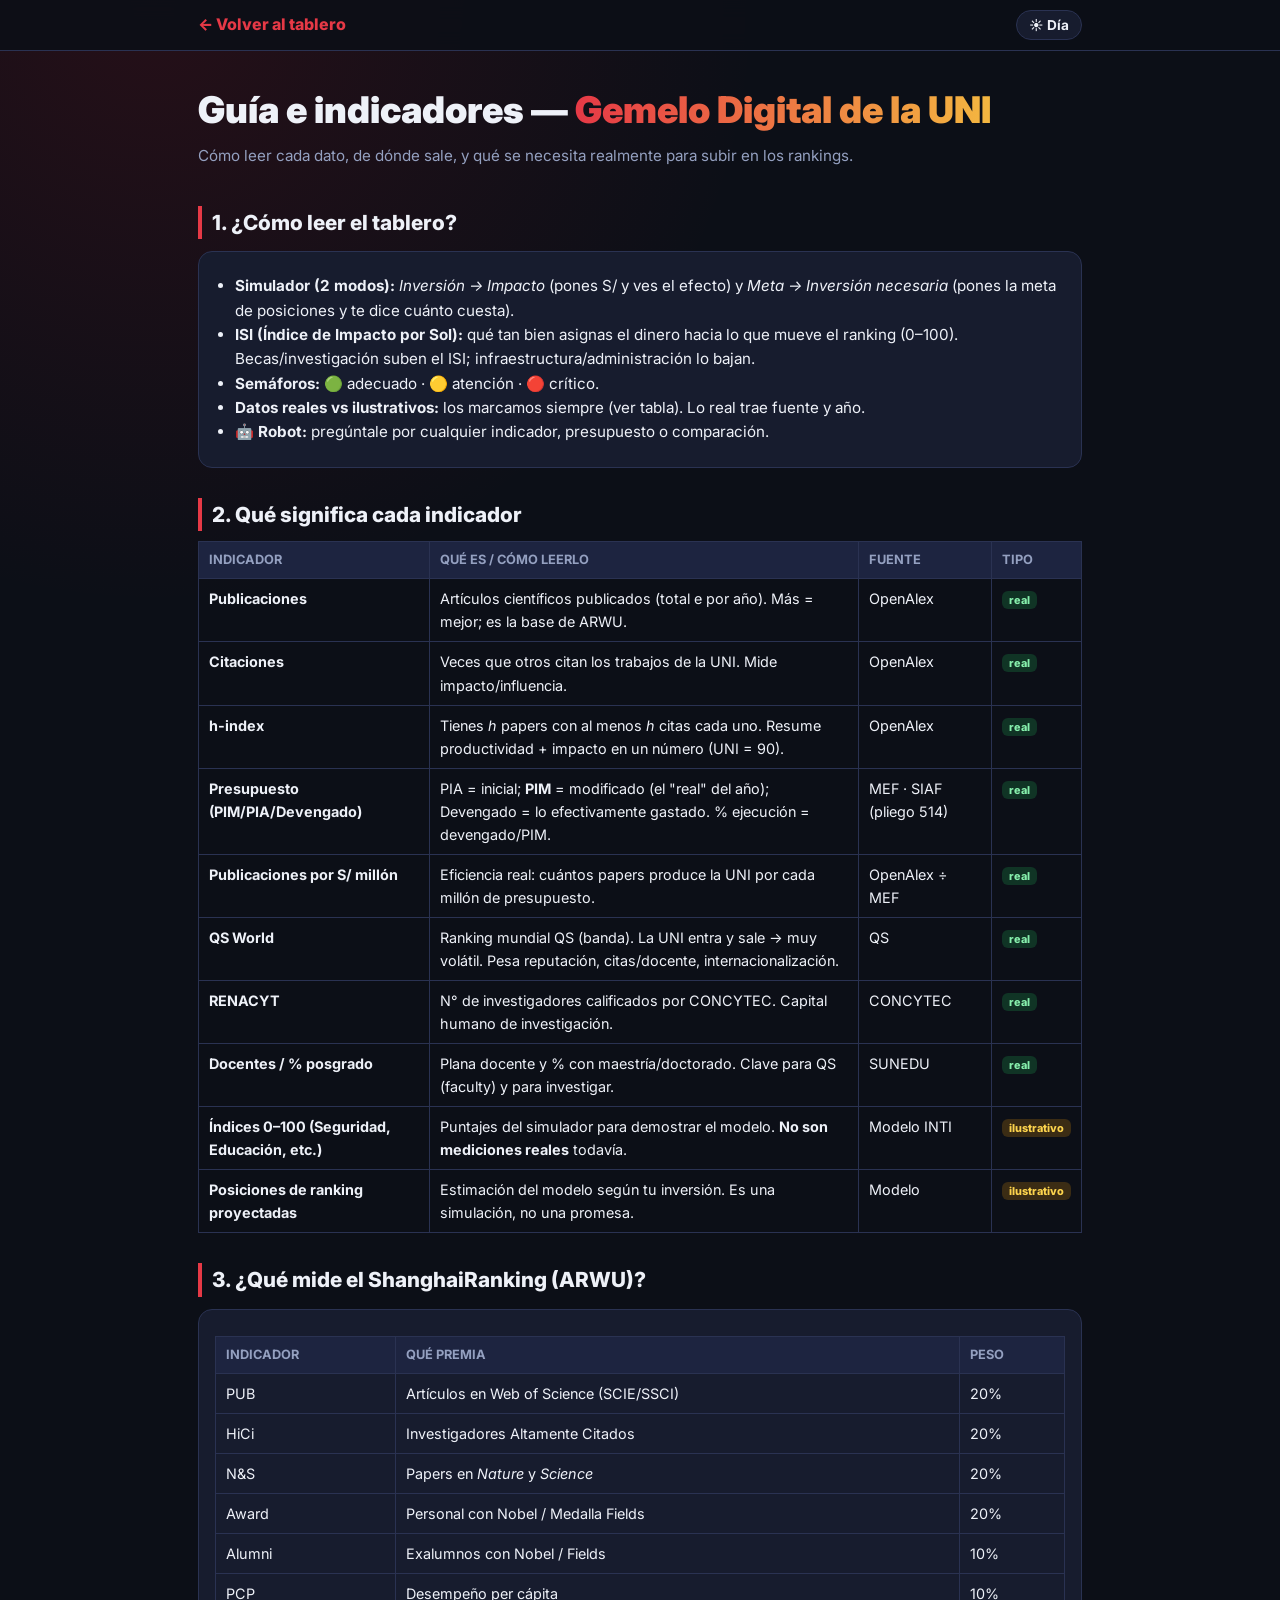
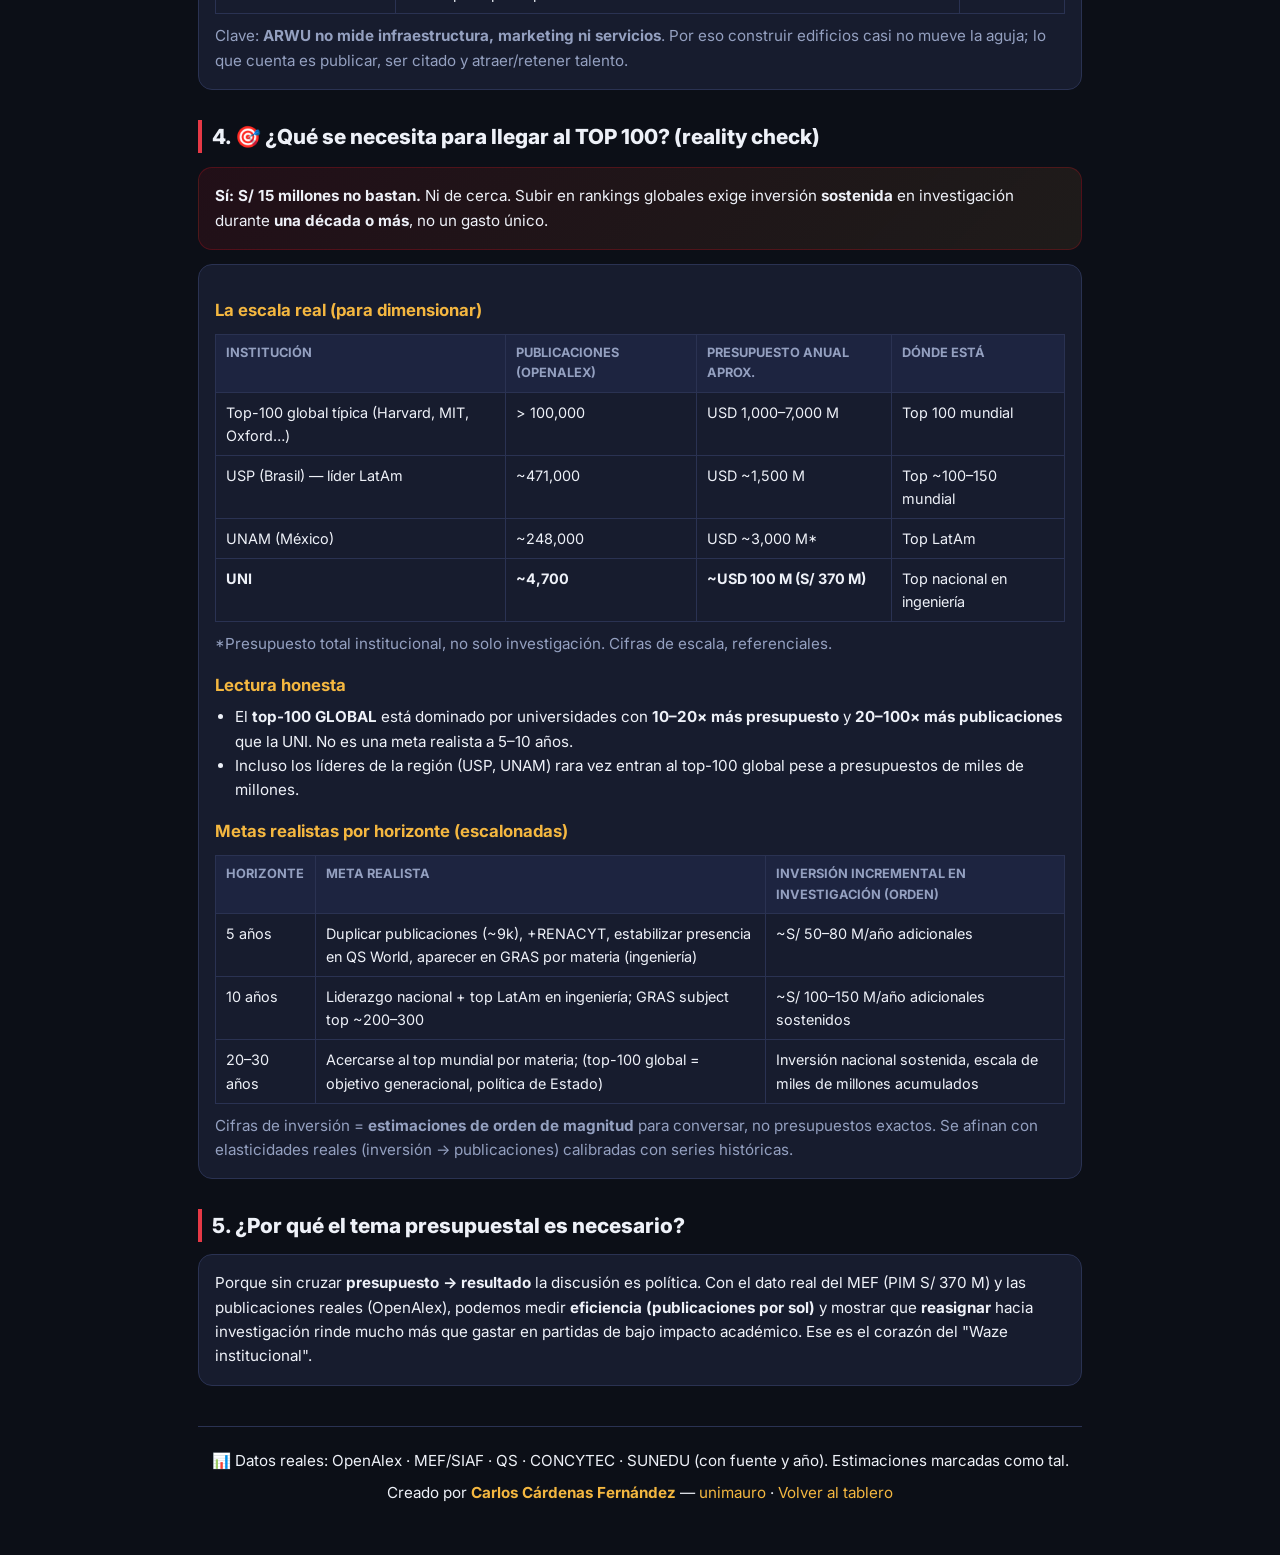
==== faq.html @ 163b9120 "Posición LatAm + Mundo (QS) en simulador, tabla comparativa regional (9 universidades, pública/priva" ====
<!DOCTYPE html>
<html lang="es">
<head>
<meta charset="UTF-8">
<meta name="viewport" content="width=device-width, initial-scale=1.0">
<title>Guía e indicadores — Gemelo Digital de la UNI</title>
<meta name="description" content="Cómo leer el Gemelo Digital de la UNI: qué significa cada indicador, sus fuentes, y qué se necesita realmente para subir al top de los rankings.">
<link rel="icon" type="image/svg+xml" href="favicon.svg">
<link rel="preconnect" href="https://fonts.googleapis.com">
<link href="https://fonts.googleapis.com/css2?family=Inter:wght@400;500;600;700;800;900&display=swap" rel="stylesheet">
<style>
  :root{--bg:#0c0f17;--bg2:#121624;--card:#171c2e;--card2:#1d2440;--line:#2a3252;--txt:#eef1f8;--muted:#94a0c0;--muted2:#5f6c93;--uni:#c1121f;--uni2:#e63946;--gold:#f4b740;--verde:#22c55e;--ambar:#f59e0b;--rojo:#ef4444;}
  body[data-theme="light"]{--bg:#f3f5fa;--bg2:#fff;--card:#fff;--card2:#eef1f8;--line:#dfe4ee;--txt:#18202f;--muted:#5b6680;--muted2:#8a95ab;}
  *{margin:0;padding:0;box-sizing:border-box;}
  body{font-family:'Inter',system-ui,sans-serif;background:var(--bg);color:var(--txt);line-height:1.6;
    background-image:radial-gradient(circle at 12% 0%,rgba(193,18,31,.14),transparent 42%);background-attachment:fixed;}
  .wrap{max-width:920px;margin:0 auto;padding:0 18px;}
  a{color:var(--gold);text-decoration:none;}
  .nav{position:sticky;top:0;z-index:30;background:rgba(12,15,23,.92);backdrop-filter:blur(10px);border-bottom:1px solid var(--line);}
  body[data-theme="light"] .nav{background:rgba(255,255,255,.92);}
  .nav .in{display:flex;gap:10px;align-items:center;max-width:920px;margin:0 auto;padding:10px 18px;}
  .nav a.back{color:var(--uni2);font-weight:800;}
  .nav .sp{margin-left:auto;}
  .nav button{background:var(--card);border:1px solid var(--line);color:var(--txt);border-radius:999px;padding:6px 12px;cursor:pointer;font-family:inherit;font-weight:700;font-size:.85rem;}
  header.h{padding:30px 0 8px;}
  header.h h1{font-size:clamp(1.6rem,4vw,2.3rem);font-weight:900;}
  header.h h1 .hl{background:linear-gradient(90deg,var(--uni2),var(--gold));-webkit-background-clip:text;background-clip:text;-webkit-text-fill-color:transparent;}
  header.h p{color:var(--muted);margin-top:4px;}
  h2{font-size:1.3rem;font-weight:800;margin:30px 0 6px;border-left:4px solid var(--uni2);padding-left:10px;}
  h3{font-size:1.05rem;margin:16px 0 4px;color:var(--gold);}
  p,li{color:var(--txt);font-size:.95rem;} .muted{color:var(--muted);}
  .card{background:var(--card);border:1px solid var(--line);border-radius:14px;padding:16px;margin:12px 0;}
  table{border-collapse:collapse;width:100%;font-size:.9rem;margin:10px 0;}
  th,td{border:1px solid var(--line);padding:8px 10px;text-align:left;vertical-align:top;}
  th{background:var(--card2);font-size:.8rem;text-transform:uppercase;color:var(--muted);}
  .tag{font-size:.68rem;font-weight:800;padding:2px 7px;border-radius:6px;}
  .real{background:rgba(34,197,94,.2);color:#86efac;} .ilus{background:rgba(245,158,11,.2);color:#fcd34d;}
  ul,ol{margin:6px 0 6px 20px;}
  .box{background:linear-gradient(135deg,rgba(193,18,31,.12),rgba(244,183,64,.08));border:1px solid rgba(193,18,31,.3);border-radius:14px;padding:16px;margin:14px 0;}
  footer{border-top:1px solid var(--line);margin-top:40px;padding:22px 0 50px;color:var(--muted2);font-size:.82rem;text-align:center;}
</style>
</head>
<body>
<nav class="nav"><div class="in">
  <a class="back" href="index.html">← Volver al tablero</a>
  <span class="sp"></span>
  <button onclick="tt()" id="tb">☀️ Día</button>
</div></nav>

<header class="h"><div class="wrap">
  <h1>Guía e indicadores — <span class="hl">Gemelo Digital de la UNI</span></h1>
  <p>Cómo leer cada dato, de dónde sale, y qué se necesita realmente para subir en los rankings.</p>
</div></header>

<div class="wrap">

  <h2>1. ¿Cómo leer el tablero?</h2>
  <div class="card">
    <ul>
      <li><b>Simulador (2 modos):</b> <i>Inversión → Impacto</i> (pones S/ y ves el efecto) y <i>Meta → Inversión necesaria</i> (pones la meta de posiciones y te dice cuánto cuesta).</li>
      <li><b>ISI (Índice de Impacto por Sol):</b> qué tan bien asignas el dinero hacia lo que mueve el ranking (0–100). Becas/investigación suben el ISI; infraestructura/administración lo bajan.</li>
      <li><b>Semáforos:</b> 🟢 adecuado · 🟡 atención · 🔴 crítico.</li>
      <li><b>Datos reales vs ilustrativos:</b> los marcamos siempre (ver tabla). Lo real trae fuente y año.</li>
      <li><b>🤖 Robot:</b> pregúntale por cualquier indicador, presupuesto o comparación.</li>
    </ul>
  </div>

  <h2>2. Qué significa cada indicador</h2>
  <table>
    <thead><tr><th>Indicador</th><th>Qué es / cómo leerlo</th><th>Fuente</th><th>Tipo</th></tr></thead>
    <tbody>
      <tr><td><b>Publicaciones</b></td><td>Artículos científicos publicados (total e por año). Más = mejor; es la base de ARWU.</td><td>OpenAlex</td><td><span class="tag real">real</span></td></tr>
      <tr><td><b>Citaciones</b></td><td>Veces que otros citan los trabajos de la UNI. Mide impacto/influencia.</td><td>OpenAlex</td><td><span class="tag real">real</span></td></tr>
      <tr><td><b>h-index</b></td><td>Tienes <i>h</i> papers con al menos <i>h</i> citas cada uno. Resume productividad + impacto en un número (UNI = 90).</td><td>OpenAlex</td><td><span class="tag real">real</span></td></tr>
      <tr><td><b>Presupuesto (PIM/PIA/Devengado)</b></td><td>PIA = inicial; <b>PIM</b> = modificado (el "real" del año); Devengado = lo efectivamente gastado. % ejecución = devengado/PIM.</td><td>MEF · SIAF (pliego 514)</td><td><span class="tag real">real</span></td></tr>
      <tr><td><b>Publicaciones por S/ millón</b></td><td>Eficiencia real: cuántos papers produce la UNI por cada millón de presupuesto.</td><td>OpenAlex ÷ MEF</td><td><span class="tag real">real</span></td></tr>
      <tr><td><b>QS World</b></td><td>Ranking mundial QS (banda). La UNI entra y sale → muy volátil. Pesa reputación, citas/docente, internacionalización.</td><td>QS</td><td><span class="tag real">real</span></td></tr>
      <tr><td><b>RENACYT</b></td><td>N° de investigadores calificados por CONCYTEC. Capital humano de investigación.</td><td>CONCYTEC</td><td><span class="tag real">real</span></td></tr>
      <tr><td><b>Docentes / % posgrado</b></td><td>Plana docente y % con maestría/doctorado. Clave para QS (faculty) y para investigar.</td><td>SUNEDU</td><td><span class="tag real">real</span></td></tr>
      <tr><td><b>Índices 0–100 (Seguridad, Educación, etc.)</b></td><td>Puntajes del simulador para demostrar el modelo. <b>No son mediciones reales</b> todavía.</td><td>Modelo INTI</td><td><span class="tag ilus">ilustrativo</span></td></tr>
      <tr><td><b>Posiciones de ranking proyectadas</b></td><td>Estimación del modelo según tu inversión. Es una simulación, no una promesa.</td><td>Modelo</td><td><span class="tag ilus">ilustrativo</span></td></tr>
    </tbody>
  </table>

  <h2>3. ¿Qué mide el ShanghaiRanking (ARWU)?</h2>
  <div class="card">
    <table>
      <thead><tr><th>Indicador</th><th>Qué premia</th><th>Peso</th></tr></thead>
      <tbody>
        <tr><td>PUB</td><td>Artículos en Web of Science (SCIE/SSCI)</td><td>20%</td></tr>
        <tr><td>HiCi</td><td>Investigadores Altamente Citados</td><td>20%</td></tr>
        <tr><td>N&amp;S</td><td>Papers en <i>Nature</i> y <i>Science</i></td><td>20%</td></tr>
        <tr><td>Award</td><td>Personal con Nobel / Medalla Fields</td><td>20%</td></tr>
        <tr><td>Alumni</td><td>Exalumnos con Nobel / Fields</td><td>10%</td></tr>
        <tr><td>PCP</td><td>Desempeño per cápita</td><td>10%</td></tr>
      </tbody>
    </table>
    <p class="muted">Clave: <b>ARWU no mide infraestructura, marketing ni servicios</b>. Por eso construir edificios casi no mueve la aguja; lo que cuenta es publicar, ser citado y atraer/retener talento.</p>
  </div>

  <h2>4. 🎯 ¿Qué se necesita para llegar al TOP 100? (reality check)</h2>
  <div class="box">
    <p><b>Sí: S/ 15 millones no bastan.</b> Ni de cerca. Subir en rankings globales exige inversión <b>sostenida</b> en investigación durante <b>una década o más</b>, no un gasto único.</p>
  </div>
  <div class="card">
    <h3>La escala real (para dimensionar)</h3>
    <table>
      <thead><tr><th>Institución</th><th>Publicaciones (OpenAlex)</th><th>Presupuesto anual aprox.</th><th>Dónde está</th></tr></thead>
      <tbody>
        <tr><td>Top-100 global típica (Harvard, MIT, Oxford…)</td><td>&gt; 100,000</td><td>USD 1,000–7,000 M</td><td>Top 100 mundial</td></tr>
        <tr><td>USP (Brasil) — líder LatAm</td><td>~471,000</td><td>USD ~1,500 M</td><td>Top ~100–150 mundial</td></tr>
        <tr><td>UNAM (México)</td><td>~248,000</td><td>USD ~3,000 M*</td><td>Top LatAm</td></tr>
        <tr><td><b>UNI</b></td><td><b>~4,700</b></td><td><b>~USD 100 M (S/ 370 M)</b></td><td>Top nacional en ingeniería</td></tr>
      </tbody>
    </table>
    <p class="muted">*Presupuesto total institucional, no solo investigación. Cifras de escala, referenciales.</p>
    <h3>Lectura honesta</h3>
    <ul>
      <li>El <b>top-100 GLOBAL</b> está dominado por universidades con <b>10–20× más presupuesto</b> y <b>20–100× más publicaciones</b> que la UNI. No es una meta realista a 5–10 años.</li>
      <li>Incluso los líderes de la región (USP, UNAM) rara vez entran al top-100 global pese a presupuestos de miles de millones.</li>
    </ul>
    <h3>Metas realistas por horizonte (escalonadas)</h3>
    <table>
      <thead><tr><th>Horizonte</th><th>Meta realista</th><th>Inversión incremental en investigación (orden)</th></tr></thead>
      <tbody>
        <tr><td>5 años</td><td>Duplicar publicaciones (~9k), +RENACYT, estabilizar presencia en QS World, aparecer en GRAS por materia (ingeniería)</td><td>~S/ 50–80 M/año adicionales</td></tr>
        <tr><td>10 años</td><td>Liderazgo nacional + top LatAm en ingeniería; GRAS subject top ~200–300</td><td>~S/ 100–150 M/año adicionales sostenidos</td></tr>
        <tr><td>20–30 años</td><td>Acercarse al top mundial por materia; (top-100 global = objetivo generacional, política de Estado)</td><td>Inversión nacional sostenida, escala de miles de millones acumulados</td></tr>
      </tbody>
    </table>
    <p class="muted">Cifras de inversión = <b>estimaciones de orden de magnitud</b> para conversar, no presupuestos exactos. Se afinan con elasticidades reales (inversión → publicaciones) calibradas con series históricas.</p>
  </div>

  <h2>5. ¿Por qué el tema presupuestal es necesario?</h2>
  <div class="card">
    <p>Porque sin cruzar <b>presupuesto → resultado</b> la discusión es política. Con el dato real del MEF (PIM S/ 370 M) y las publicaciones reales (OpenAlex), podemos medir <b>eficiencia (publicaciones por sol)</b> y mostrar que <b>reasignar</b> hacia investigación rinde mucho más que gastar en partidas de bajo impacto académico. Ese es el corazón del "Waze institucional".</p>
  </div>

  <footer>
    <p>📊 Datos reales: OpenAlex · MEF/SIAF · QS · CONCYTEC · SUNEDU (con fuente y año). Estimaciones marcadas como tal.</p>
    <p style="margin-top:8px">Creado por <b><a href="https://unimauro.github.io/">Carlos Cárdenas Fernández</a></b> — <a href="https://github.com/unimauro">unimauro</a> · <a href="index.html">Volver al tablero</a></p>
  </footer>
</div>
<script>
function applyT(t){document.body.dataset.theme=t;var b=document.getElementById('tb');if(b)b.textContent=t==='light'?'🌙 Noche':'☀️ Día';}
function tt(){var t=document.body.dataset.theme==='light'?'dark':'light';applyT(t);try{localStorage.setItem('uni_theme',t);}catch(e){}}
(function(){var t='dark';try{t=localStorage.getItem('uni_theme')||'dark';}catch(e){}applyT(t);})();
</script>
</body>
</html>
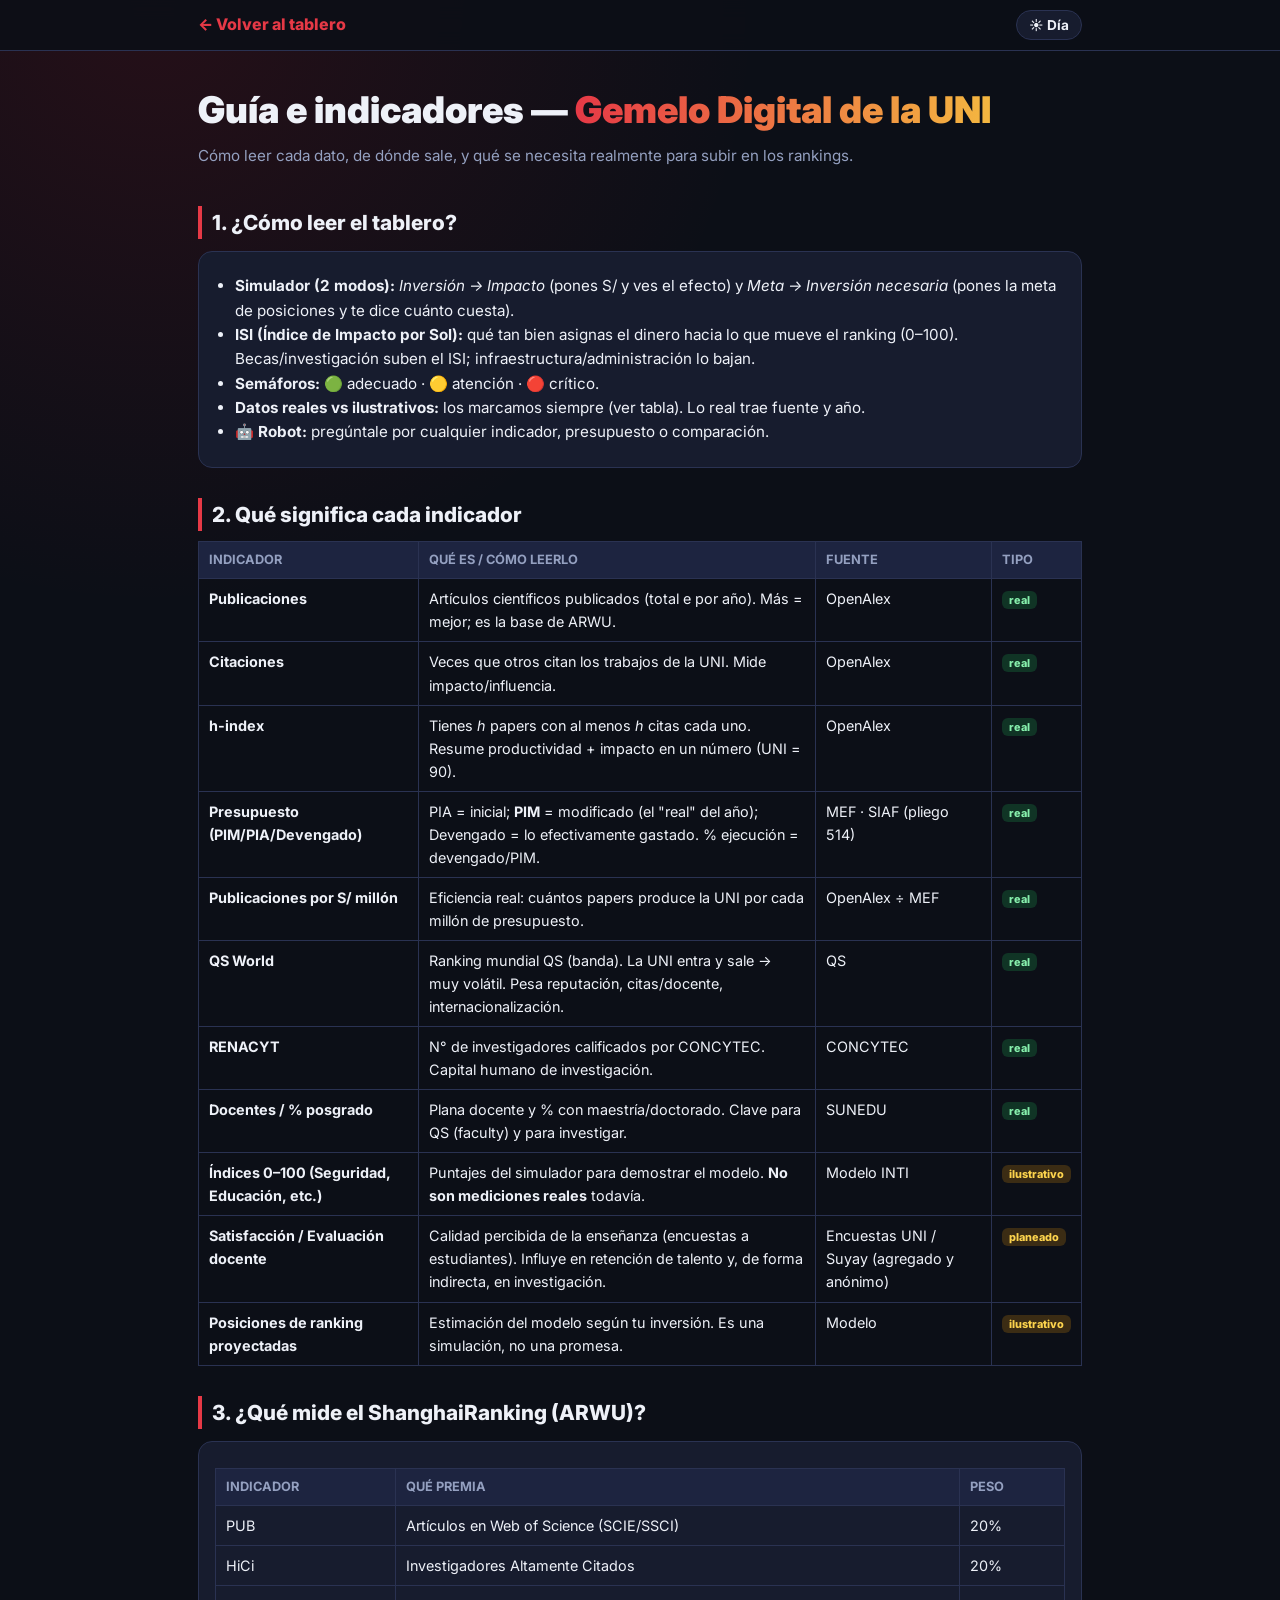
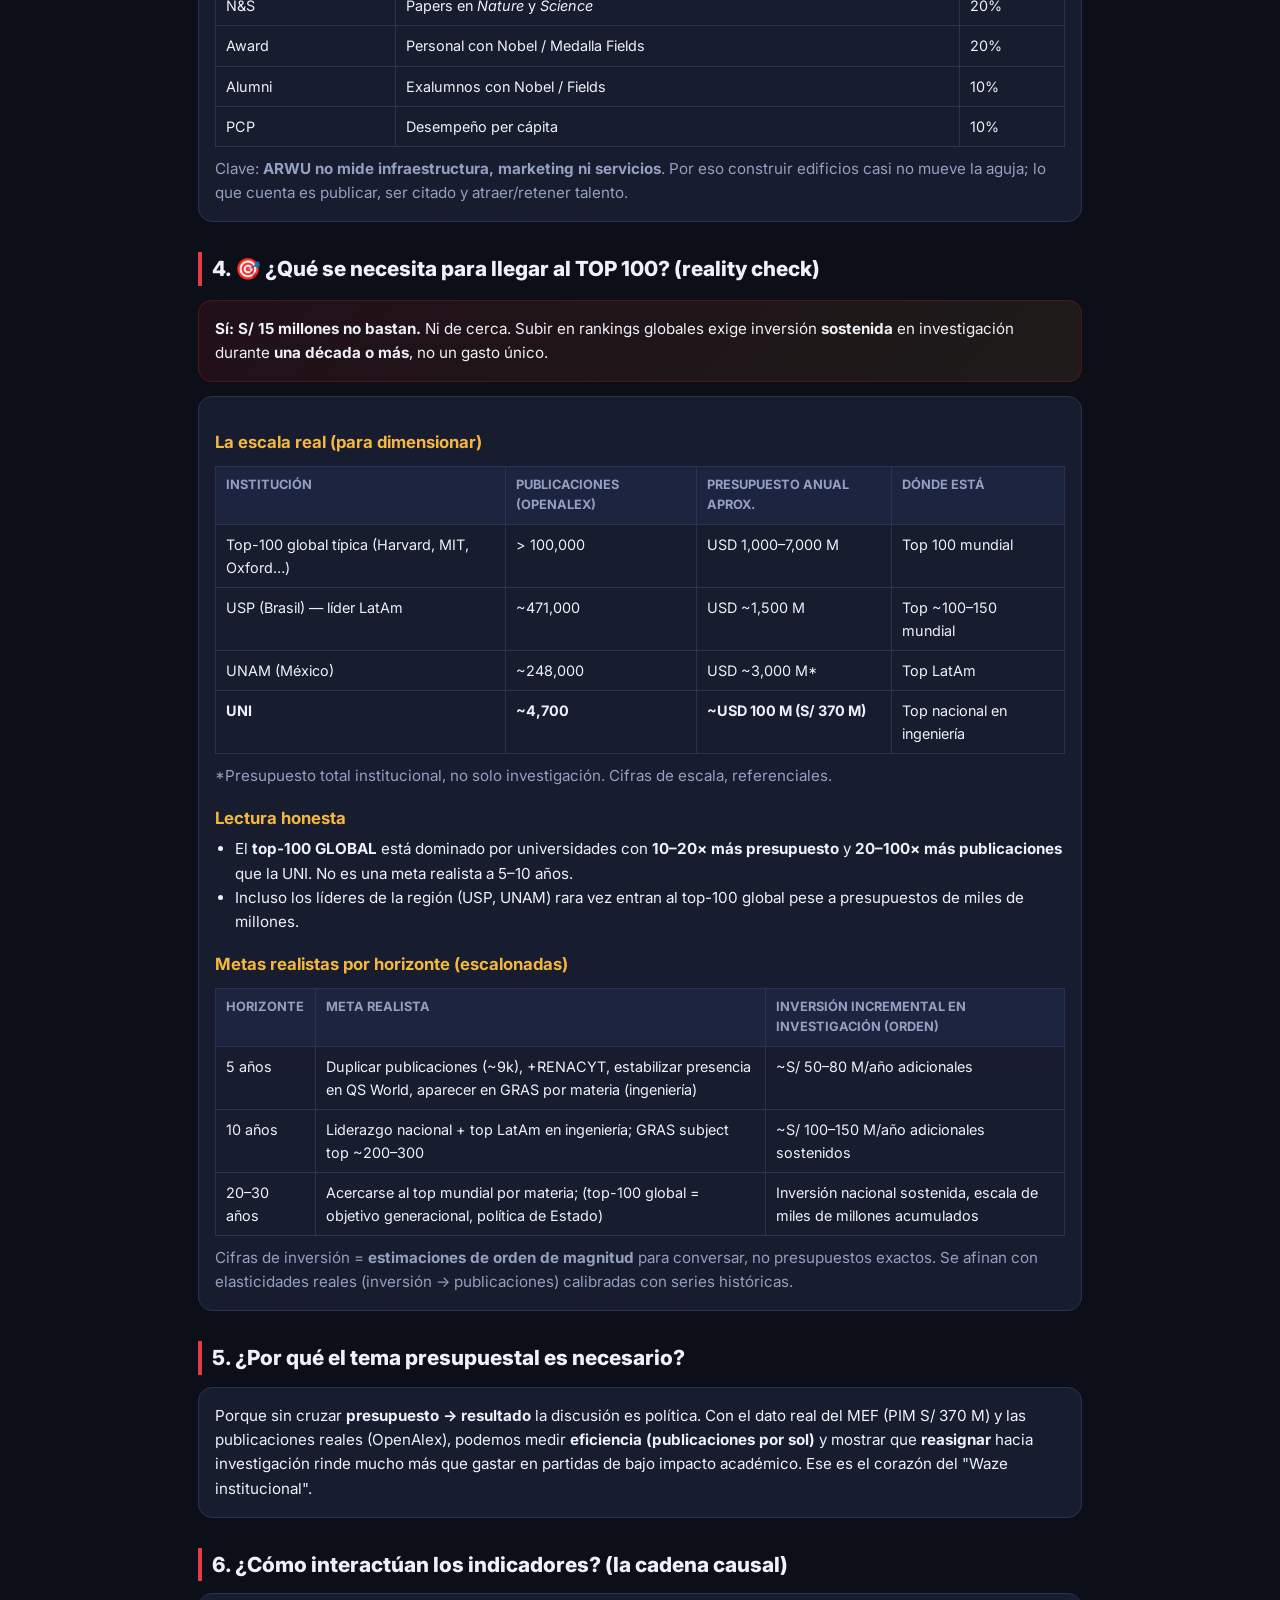
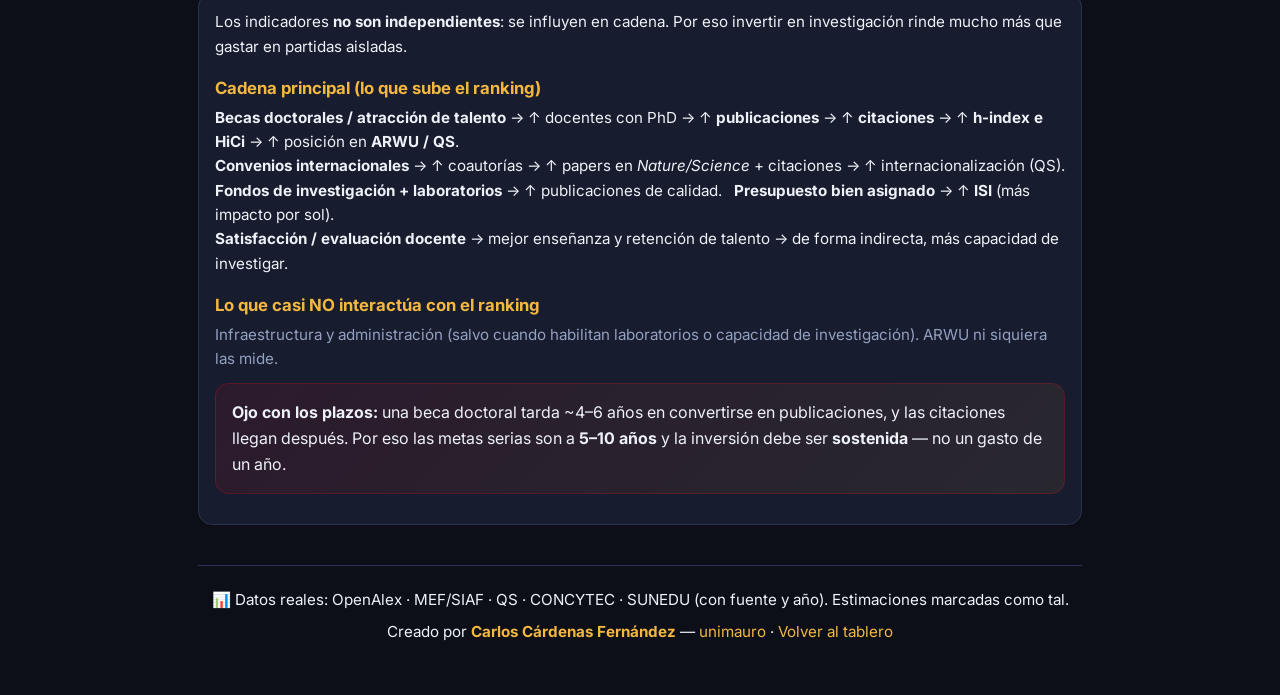
==== commit 980441ec: "Sección '📸 Datos de ahora' (foto real del presente: pubs/citas/h-index/presupuesto/QS/RENACYT/docent" ====
--- a/faq.html
+++ b/faq.html
@@ -78,6 +78,7 @@
       <tr><td><b>RENACYT</b></td><td>N° de investigadores calificados por CONCYTEC. Capital humano de investigación.</td><td>CONCYTEC</td><td><span class="tag real">real</span></td></tr>
       <tr><td><b>Docentes / % posgrado</b></td><td>Plana docente y % con maestría/doctorado. Clave para QS (faculty) y para investigar.</td><td>SUNEDU</td><td><span class="tag real">real</span></td></tr>
       <tr><td><b>Índices 0–100 (Seguridad, Educación, etc.)</b></td><td>Puntajes del simulador para demostrar el modelo. <b>No son mediciones reales</b> todavía.</td><td>Modelo INTI</td><td><span class="tag ilus">ilustrativo</span></td></tr>
+      <tr><td><b>Satisfacción / Evaluación docente</b></td><td>Calidad percibida de la enseñanza (encuestas a estudiantes). Influye en retención de talento y, de forma indirecta, en investigación.</td><td>Encuestas UNI / Suyay (agregado y anónimo)</td><td><span class="tag ilus">planeado</span></td></tr>
       <tr><td><b>Posiciones de ranking proyectadas</b></td><td>Estimación del modelo según tu inversión. Es una simulación, no una promesa.</td><td>Modelo</td><td><span class="tag ilus">ilustrativo</span></td></tr>
     </tbody>
   </table>
@@ -136,6 +137,19 @@
     <p>Porque sin cruzar <b>presupuesto → resultado</b> la discusión es política. Con el dato real del MEF (PIM S/ 370 M) y las publicaciones reales (OpenAlex), podemos medir <b>eficiencia (publicaciones por sol)</b> y mostrar que <b>reasignar</b> hacia investigación rinde mucho más que gastar en partidas de bajo impacto académico. Ese es el corazón del "Waze institucional".</p>
   </div>
 
+  <h2>6. ¿Cómo interactúan los indicadores? (la cadena causal)</h2>
+  <div class="card">
+    <p>Los indicadores <b>no son independientes</b>: se influyen en cadena. Por eso invertir en investigación rinde mucho más que gastar en partidas aisladas.</p>
+    <h3>Cadena principal (lo que sube el ranking)</h3>
+    <p style="font-size:.95rem"><b>Becas doctorales / atracción de talento</b> → ↑ docentes con PhD → ↑ <b>publicaciones</b> → ↑ <b>citaciones</b> → ↑ <b>h-index e HiCi</b> → ↑ posición en <b>ARWU / QS</b>.</p>
+    <p style="font-size:.95rem"><b>Convenios internacionales</b> → ↑ coautorías → ↑ papers en <i>Nature/Science</i> + citaciones → ↑ internacionalización (QS).</p>
+    <p style="font-size:.95rem"><b>Fondos de investigación + laboratorios</b> → ↑ publicaciones de calidad. &nbsp; <b>Presupuesto bien asignado</b> → ↑ <b>ISI</b> (más impacto por sol).</p>
+    <p style="font-size:.95rem"><b>Satisfacción / evaluación docente</b> → mejor enseñanza y retención de talento → de forma indirecta, más capacidad de investigar.</p>
+    <h3>Lo que casi NO interactúa con el ranking</h3>
+    <p class="muted">Infraestructura y administración (salvo cuando habilitan laboratorios o capacidad de investigación). ARWU ni siquiera las mide.</p>
+    <div class="box" style="margin-top:12px"><b>Ojo con los plazos:</b> una beca doctoral tarda ~4–6 años en convertirse en publicaciones, y las citaciones llegan después. Por eso las metas serias son a <b>5–10 años</b> y la inversión debe ser <b>sostenida</b> — no un gasto de un año.</div>
+  </div>
+
   <footer>
     <p>📊 Datos reales: OpenAlex · MEF/SIAF · QS · CONCYTEC · SUNEDU (con fuente y año). Estimaciones marcadas como tal.</p>
     <p style="margin-top:8px">Creado por <b><a href="https://unimauro.github.io/">Carlos Cárdenas Fernández</a></b> — <a href="https://github.com/unimauro">unimauro</a> · <a href="index.html">Volver al tablero</a></p>
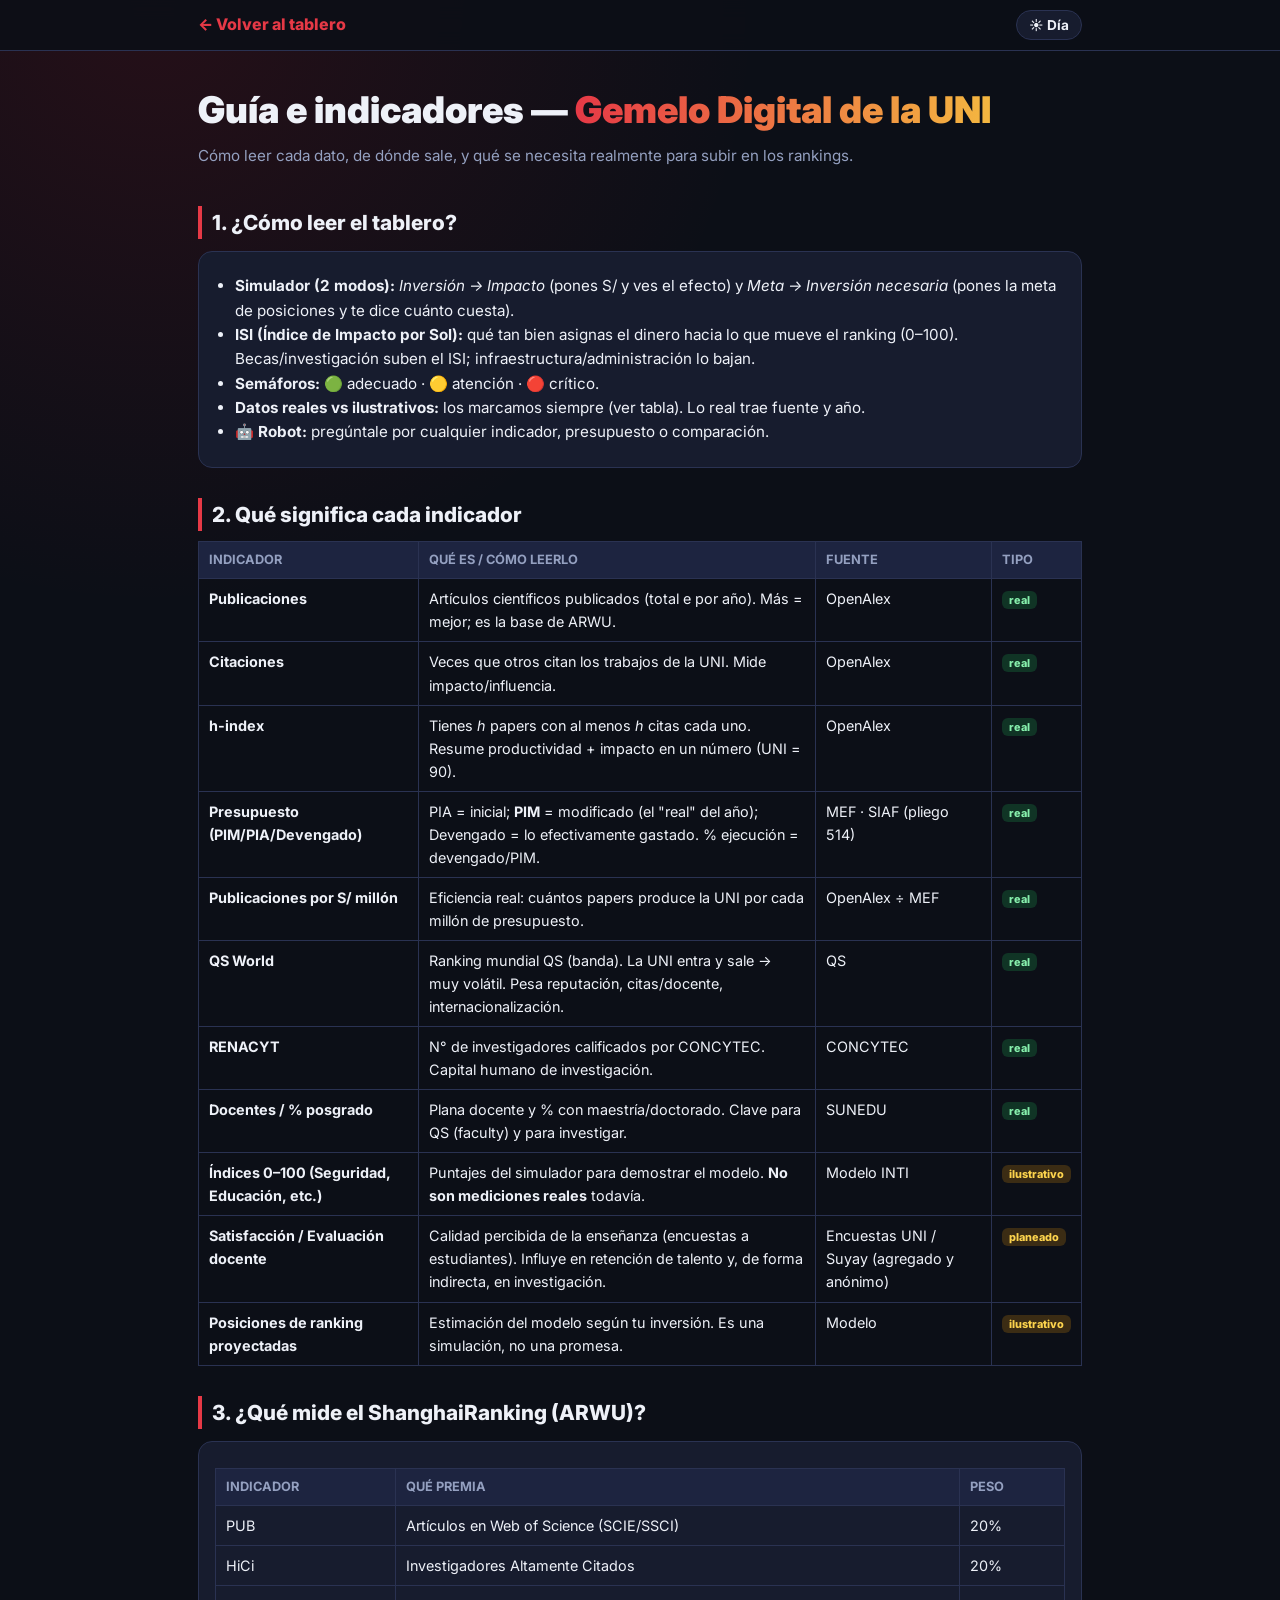
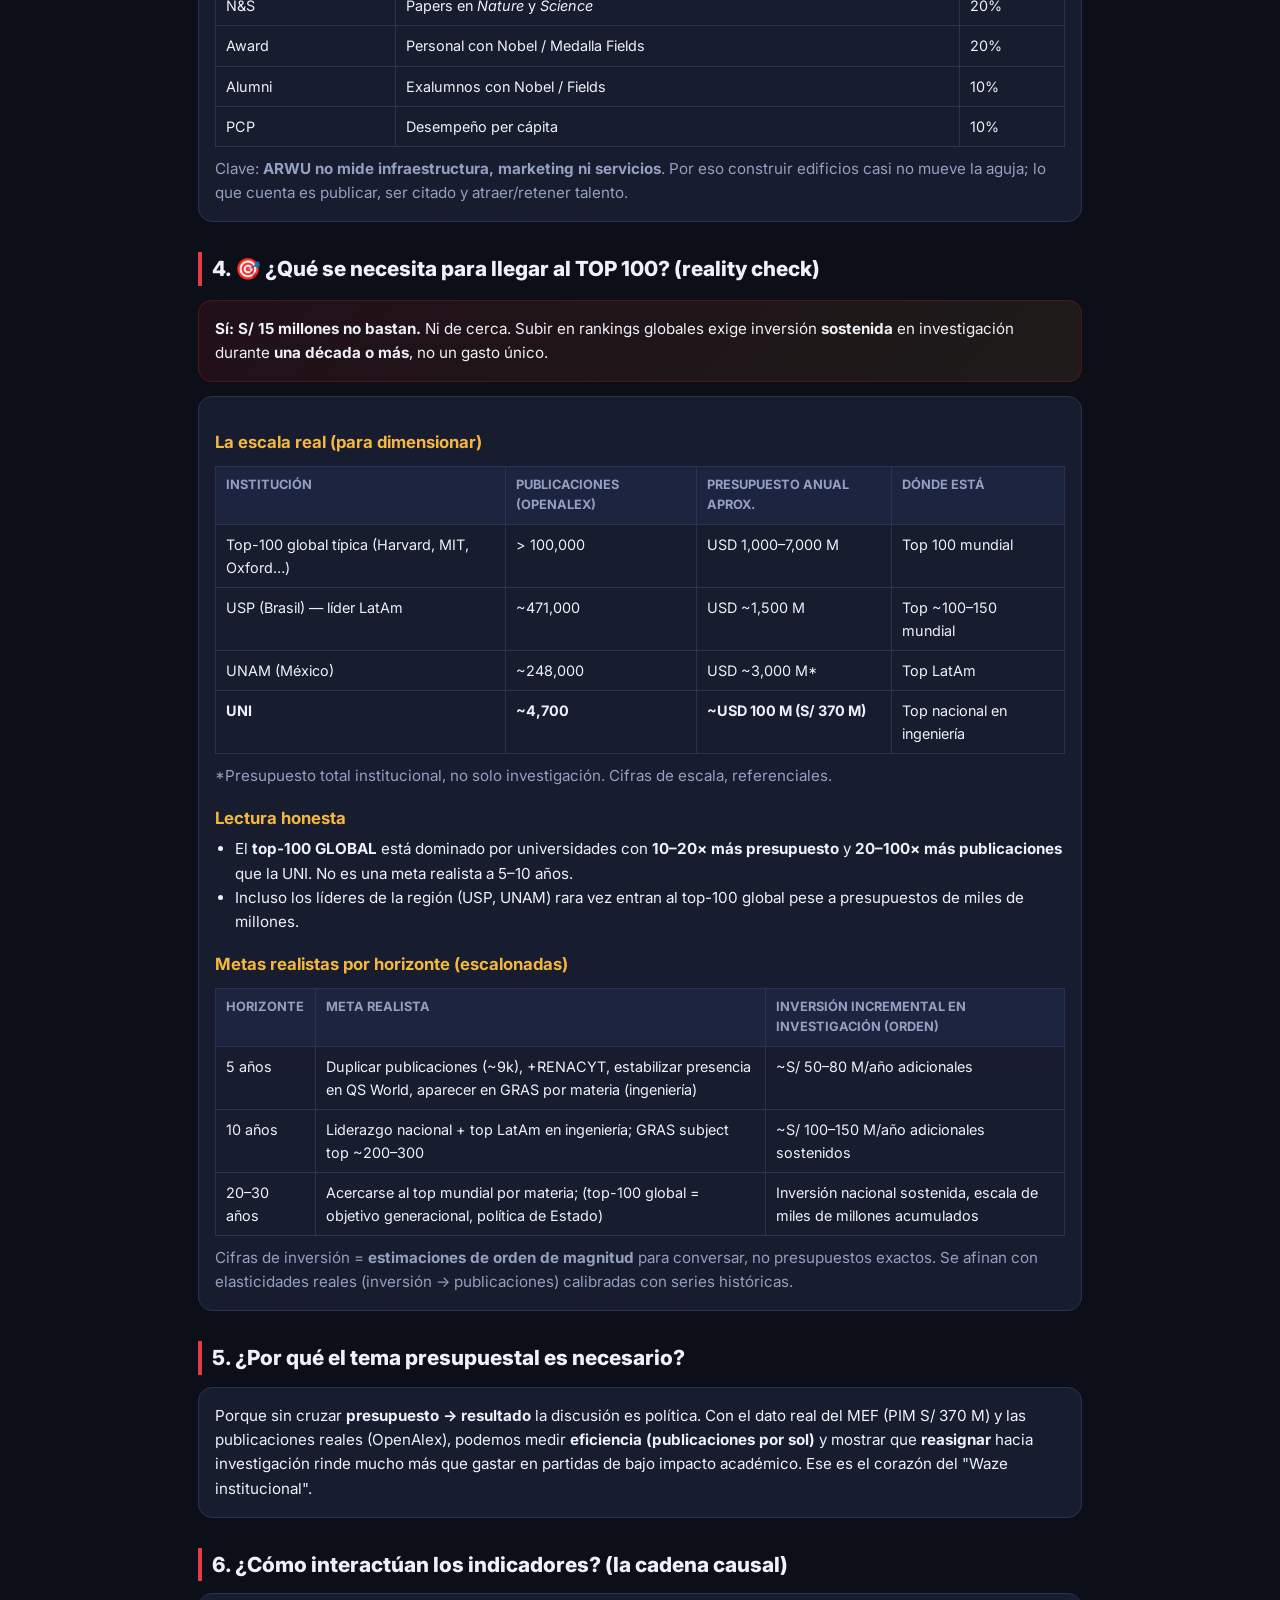
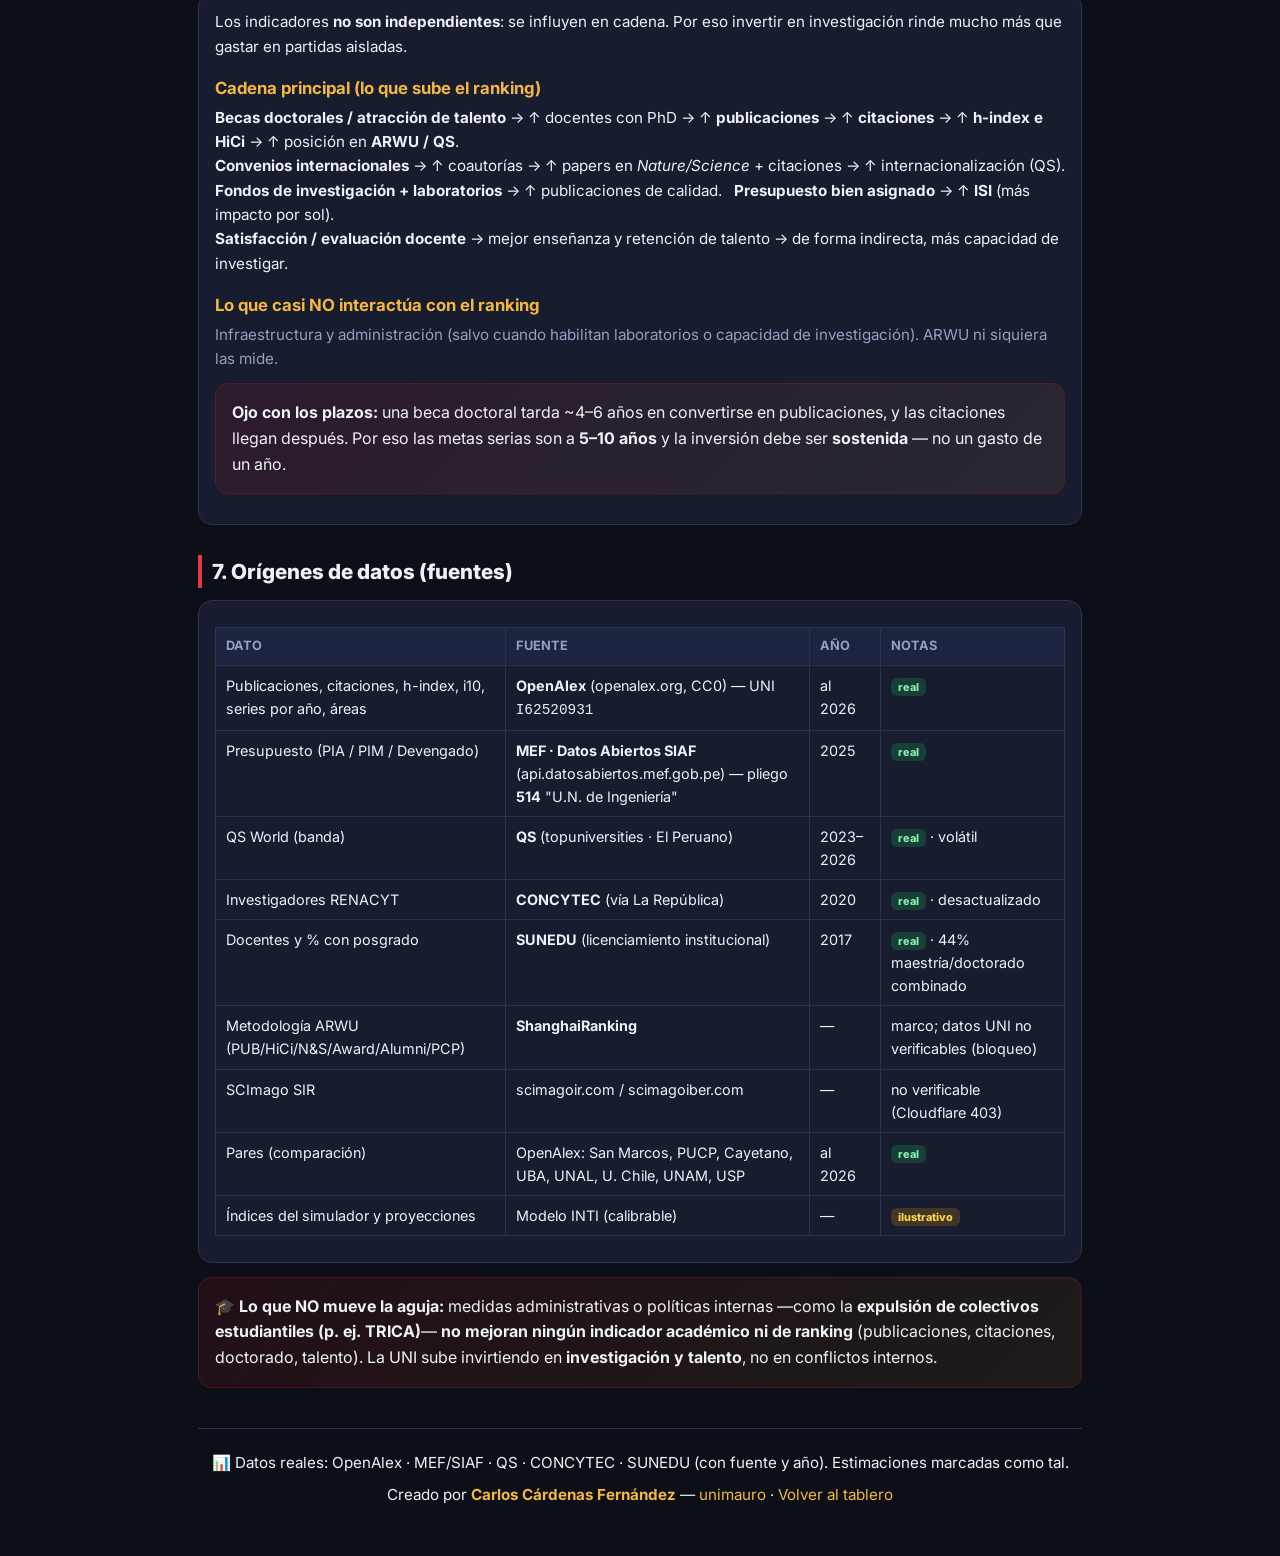
==== commit f885e2db: "Bot vía gateway ai.tunky.net (key oculta, X-Client-Token) en vez de key pública; FAQ con orígenes de" ====
--- a/faq.html
+++ b/faq.html
@@ -150,6 +150,22 @@
     <div class="box" style="margin-top:12px"><b>Ojo con los plazos:</b> una beca doctoral tarda ~4–6 años en convertirse en publicaciones, y las citaciones llegan después. Por eso las metas serias son a <b>5–10 años</b> y la inversión debe ser <b>sostenida</b> — no un gasto de un año.</div>
   </div>
 
+  <h2>7. Orígenes de datos (fuentes)</h2>
+  <div class="card"><table>
+    <thead><tr><th>Dato</th><th>Fuente</th><th>Año</th><th>Notas</th></tr></thead>
+    <tbody>
+      <tr><td>Publicaciones, citaciones, h-index, i10, series por año, áreas</td><td><b>OpenAlex</b> (openalex.org, CC0) — UNI <code>I62520931</code></td><td>al 2026</td><td><span class="tag real">real</span></td></tr>
+      <tr><td>Presupuesto (PIA / PIM / Devengado)</td><td><b>MEF · Datos Abiertos SIAF</b> (api.datosabiertos.mef.gob.pe) — pliego <b>514</b> "U.N. de Ingeniería"</td><td>2025</td><td><span class="tag real">real</span></td></tr>
+      <tr><td>QS World (banda)</td><td><b>QS</b> (topuniversities · El Peruano)</td><td>2023–2026</td><td><span class="tag real">real</span> · volátil</td></tr>
+      <tr><td>Investigadores RENACYT</td><td><b>CONCYTEC</b> (vía La República)</td><td>2020</td><td><span class="tag real">real</span> · desactualizado</td></tr>
+      <tr><td>Docentes y % con posgrado</td><td><b>SUNEDU</b> (licenciamiento institucional)</td><td>2017</td><td><span class="tag real">real</span> · 44% maestría/doctorado combinado</td></tr>
+      <tr><td>Metodología ARWU (PUB/HiCi/N&amp;S/Award/Alumni/PCP)</td><td><b>ShanghaiRanking</b></td><td>—</td><td>marco; datos UNI no verificables (bloqueo)</td></tr>
+      <tr><td>SCImago SIR</td><td>scimagoir.com / scimagoiber.com</td><td>—</td><td>no verificable (Cloudflare 403)</td></tr>
+      <tr><td>Pares (comparación)</td><td>OpenAlex: San Marcos, PUCP, Cayetano, UBA, UNAL, U. Chile, UNAM, USP</td><td>al 2026</td><td><span class="tag real">real</span></td></tr>
+      <tr><td>Índices del simulador y proyecciones</td><td>Modelo INTI (calibrable)</td><td>—</td><td><span class="tag ilus">ilustrativo</span></td></tr>
+    </tbody></table></div>
+  <div class="box" style="margin-top:14px"><b>🎓 Lo que NO mueve la aguja:</b> medidas administrativas o políticas internas —como la <b>expulsión de colectivos estudiantiles (p. ej. TRICA)</b>— <b>no mejoran ningún indicador académico ni de ranking</b> (publicaciones, citaciones, doctorado, talento). La UNI sube invirtiendo en <b>investigación y talento</b>, no en conflictos internos.</div>
+
   <footer>
     <p>📊 Datos reales: OpenAlex · MEF/SIAF · QS · CONCYTEC · SUNEDU (con fuente y año). Estimaciones marcadas como tal.</p>
     <p style="margin-top:8px">Creado por <b><a href="https://unimauro.github.io/">Carlos Cárdenas Fernández</a></b> — <a href="https://github.com/unimauro">unimauro</a> · <a href="index.html">Volver al tablero</a></p>
